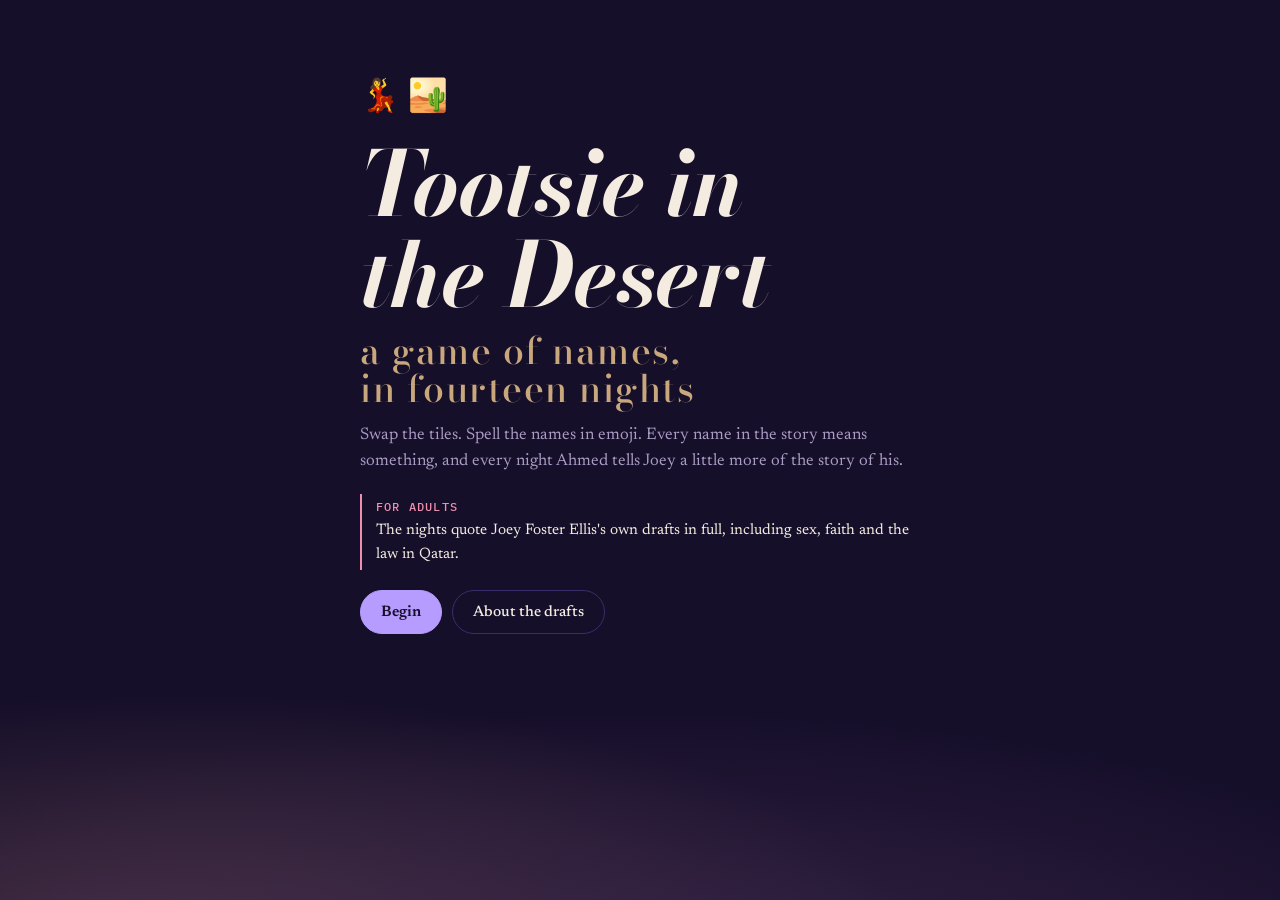
==== tootsie-in-the-desert/index.html @ 97adae33 "Add Tootsie in the Desert, a match-three game of names Fourteen nights built from every draft of the" ====
<!doctype html>
<html lang="en">
<head>
<meta charset="utf-8">
<meta name="viewport" content="width=device-width, initial-scale=1, viewport-fit=cover">
<title>Tootsie in the Desert</title>
<link rel="preconnect" href="https://fonts.googleapis.com">
<link rel="preconnect" href="https://fonts.gstatic.com" crossorigin>
<link rel="stylesheet" href="https://fonts.googleapis.com/css2?family=Bodoni+Moda:ital,opsz,wght@0,6..96,500;0,6..96,700;1,6..96,500;1,6..96,700&family=Newsreader:ital,opsz,wght@0,6..72,400;0,6..72,500;1,6..72,400&family=IBM+Plex+Mono:wght@400;500&display=swap">
<style>
/* Layout: one narrow column, a desert night. The board is the oasis in the middle of it. */
:root {
  --night: #160f2a;      /* sky after the adhan */
  --dusk: #241a44;       /* raised surfaces */
  --dune: #c9a77c;       /* sand, Doha fever */
  --cotton: #f4ece0;     /* "the shade of soft cotton": body text */
  --haze: #ab9cc4;       /* muted text */
  --lavender: #b79cff;   /* Lavender Village, the purple durian: accent */
  --rose: #ee8fae;       /* the pink flamingo */
  --tile: #2c2152;
  --tile-edge: #3b2d6b;
  --font-display: "Bodoni Moda", "Didot", "Bodoni 72", Georgia, serif;
  --font-body: "Newsreader", "Iowan Old Style", Georgia, serif;
  --font-mono: "IBM Plex Mono", ui-monospace, "SF Mono", Menlo, monospace;
  color-scheme: dark;
}
[hidden] { display: none !important; }
html, body { height: 100%; }
body {
  margin: 0;
  background:
    radial-gradient(120% 60% at 50% 115%, #3a2649 0%, transparent 60%),
    radial-gradient(80% 40% at 15% 105%, #4a3243 0%, transparent 70%),
    var(--night);
  background-attachment: fixed;
  color: var(--cotton);
  font: 400 17px/1.55 var(--font-body);
  -webkit-font-smoothing: antialiased;
}
.wrap { max-width: 560px; margin: 0 auto; padding-inline: 16px; padding-block: 20px 48px; display: flex; flex-direction: column; gap: 20px; }
section[id] { display: flex; flex-direction: column; gap: 20px; }

.display { font-family: var(--font-display); font-weight: 700; font-style: italic; letter-spacing: -0.01em; line-height: 1.02; margin: 0; text-wrap: balance; }
h2.display { font-size: clamp(2rem, 8vw, 2.9rem); }
.eyebrow { font-family: var(--font-mono); font-size: 0.72rem; letter-spacing: 0.12em; text-transform: uppercase; color: var(--haze); margin: 0; }
.lede { color: var(--haze); margin: 0; font-size: 1.05rem; }
.center { text-align: center; }
.dim { opacity: 0.28; }
p { margin: 0; }

.btn {
  font: 500 0.95rem var(--font-body); color: var(--cotton);
  background: transparent; border: 1px solid var(--tile-edge); border-radius: 999px;
  padding: 11px 20px; cursor: pointer; min-height: 44px;
}
.btn:hover { border-color: var(--lavender); }
.btn.primary { background: var(--lavender); border-color: var(--lavender); color: var(--night); font-weight: 600; }
.btn.primary:hover { background: #c9b4ff; }
.btn.small { padding: 6px 12px; min-height: 36px; font-size: 0.85rem; }
button:focus-visible, input:focus-visible, #board:focus-visible { outline: 2px solid var(--rose); outline-offset: 3px; }
.actions { display: flex; flex-wrap: wrap; gap: 10px; }

/* Title */
.marquee { padding-top: 6vh; display: flex; flex-direction: column; gap: 14px; }
.marquee .display { font-size: clamp(3.2rem, 15vw, 5.6rem); }
.marquee .display span { display: block; color: var(--dune); font-style: normal; font-weight: 500; font-size: 0.42em; letter-spacing: 0.04em; margin-top: 0.3em; }
.dunes { font-size: 2rem; letter-spacing: 0.25em; }
.warning {
  border-left: 2px solid var(--rose); padding: 4px 0 4px 14px;
  font-size: 0.95rem; color: var(--cotton);
}
.warning b { font-family: var(--font-mono); font-weight: 500; font-size: 0.75rem; letter-spacing: 0.1em; color: var(--rose); display: block; margin-bottom: 2px; }

/* Nights */
.night-list { list-style: none; margin: 0; padding: 0; display: flex; flex-direction: column; gap: 8px; }
.night {
  width: 100%; display: grid; grid-template-columns: 48px 1fr auto; align-items: center; gap: 14px;
  text-align: left; background: var(--dusk); border: 1px solid transparent; border-radius: 14px;
  padding: 10px 14px; color: var(--cotton); cursor: pointer; font: inherit;
}
.night:hover:not(:disabled) { border-color: var(--lavender); }
.night:disabled { cursor: default; opacity: 0.45; }
.night-icon { font-size: 1.9rem; text-align: center; }
.night-text { display: flex; flex-direction: column; min-width: 0; }
.night-title { font-family: var(--font-display); font-style: italic; font-weight: 500; font-size: 1.25rem; line-height: 1.15; }
.night-stars, .stars { color: var(--dune); letter-spacing: 0.08em; font-size: 0.9rem; }

/* Story */
.passage { margin: 0; display: flex; flex-direction: column; gap: 0.9em; font-size: 1.08rem; line-height: 1.62; }
.passage.quiet { color: var(--haze); font-size: 1rem; }
.story-text { max-height: none; }
.stamp { font-family: var(--font-mono); font-size: 0.72rem; color: var(--haze); display: flex; gap: 8px; align-items: baseline; flex-wrap: wrap; }
.stamp span { color: var(--night); background: var(--dune); padding: 1px 6px; border-radius: 3px; letter-spacing: 0.08em; }
.hint { font-style: italic; color: var(--lavender); }

/* Play */
.hud { display: grid; grid-template-columns: auto 1fr auto; gap: 12px; align-items: center; }
.hud-title { min-width: 0; }
.hud-title h2 { font-family: var(--font-display); font-style: italic; font-weight: 500; font-size: 1.3rem; line-height: 1.1; margin: 0; overflow: hidden; text-overflow: ellipsis; white-space: nowrap; }
.moves { text-align: center; font-family: var(--font-mono); line-height: 1; }
.moves b { display: block; font-size: 1.7rem; font-weight: 500; color: var(--dune); font-variant-numeric: tabular-nums; }
.moves small { font-size: 0.65rem; letter-spacing: 0.1em; color: var(--haze); text-transform: uppercase; }
.goals { list-style: none; margin: 0; padding: 0; display: flex; flex-wrap: wrap; gap: 8px; justify-content: center; }
.goal { display: flex; align-items: center; gap: 6px; background: var(--dusk); border-radius: 999px; padding: 4px 12px 4px 8px; font-family: var(--font-mono); font-variant-numeric: tabular-nums; }
.goal .em { font-size: 1.35rem; }
.goal.met { background: transparent; box-shadow: inset 0 0 0 1px var(--dune); color: var(--dune); }

#board {
  --cell: 40px;
  position: relative; width: 100%; max-width: 480px; aspect-ratio: 1 / 1; margin: 0 auto;
  background: var(--tile); border-radius: 18px; box-shadow: 0 0 0 1px var(--tile-edge), 0 30px 80px -30px #000;
  touch-action: none; user-select: none; -webkit-user-select: none; overflow: hidden;
  background-image:
    linear-gradient(var(--tile-edge) 1px, transparent 1px),
    linear-gradient(90deg, var(--tile-edge) 1px, transparent 1px);
  background-size: calc(100% / 8) calc(100% / 8);
}
#board.knock { animation: knock 0.45s; }
@keyframes knock { 20%, 60% { transform: translateX(-5px); } 40%, 80% { transform: translateX(5px); } }
#overlays, #tiles { position: absolute; inset: 0; }
.ov, .tile, #cursor { position: absolute; left: 0; top: 0; width: var(--cell); height: var(--cell); }
.ov { display: grid; place-items: center; font-size: calc(var(--cell) * 0.82); opacity: 0.32; }
.ov-ghost { background: radial-gradient(circle, #8fd4ff55, transparent 70%); filter: saturate(0.6); }
.ov-door { background: #6b3b2a66; opacity: 0.55; }
.tile { display: grid; place-items: center; transition: transform 0.2s cubic-bezier(.3,1.2,.5,1); will-change: transform; }
.tile .em { font-size: calc(var(--cell) * 0.66); line-height: 1; transition: transform 0.2s, opacity 0.2s, filter 0.3s; }
.em.purple { filter: hue-rotate(190deg) saturate(1.5); }
.tile.sel .em { transform: scale(1.18); filter: drop-shadow(0 0 6px var(--rose)); }
.tile.sel::before { content: ""; position: absolute; inset: 3px; border-radius: 10px; box-shadow: inset 0 0 0 2px var(--rose); }
.tile.pop .em { transform: scale(1.6); opacity: 0; }
.tile.nope .em { animation: nope 0.24s; }
@keyframes nope { 50% { transform: rotate(-12deg) scale(0.9); } }
.tile.born .em { animation: born 0.4s; }
@keyframes born { 0% { transform: scale(0.4); } 70% { transform: scale(1.3); } }
.tile.whisper .em { animation: whisper 0.6s; }
@keyframes whisper { 0% { filter: blur(4px); opacity: 0.2; } 100% { filter: none; opacity: 1; } }
.tile.hid .em { opacity: 0.55; font-size: calc(var(--cell) * 0.5); }
.tile.special .em { filter: drop-shadow(0 0 5px var(--rose)); }
.tile.rb .em { animation: shimmer 2.4s linear infinite; }
@keyframes shimmer { to { filter: hue-rotate(360deg) drop-shadow(0 0 6px #fff8); } }
.badge { position: absolute; font-size: calc(var(--cell) * 0.26); right: 3px; bottom: 2px; }
.badge-v { transform: rotate(90deg); }
#cursor { box-shadow: inset 0 0 0 2px var(--lavender); border-radius: 10px; pointer-events: none; transition: transform 0.12s; }
.play-foot { display: flex; justify-content: space-between; align-items: center; gap: 12px; flex-wrap: wrap; }
.score { font-family: var(--font-mono); font-size: 0.8rem; color: var(--haze); font-variant-numeric: tabular-nums; }
.toast {
  position: fixed; left: 50%; bottom: calc(18px + env(safe-area-inset-bottom, 0px)); transform: translate(-50%, 20px);
  max-width: min(92vw, 440px); background: var(--cotton); color: var(--night); padding: 10px 16px; border-radius: 12px;
  font-size: 0.95rem; opacity: 0; pointer-events: none; transition: opacity 0.25s, transform 0.25s; z-index: 5;
}
.toast.on { opacity: 1; transform: translate(-50%, 0); }

/* Result */
.rebus { font-size: clamp(3rem, 16vw, 4.6rem); line-height: 1; display: flex; gap: 0.12em; flex-wrap: wrap; margin: 0; }
.versions { display: flex; flex-direction: column; gap: 16px; border-top: 1px solid var(--tile-edge); padding-top: 18px; }
.versions h3 { margin: 0; font-family: var(--font-mono); font-weight: 500; font-size: 0.75rem; letter-spacing: 0.12em; text-transform: uppercase; color: var(--rose); }
.vlabel { font-family: var(--font-display); font-style: italic; font-size: 1.1rem; margin-bottom: 6px; }
.vgroup ul { list-style: none; margin: 0; padding: 0; display: flex; flex-direction: column; gap: 8px; }
.vgroup li { display: flex; flex-direction: column; gap: 2px; padding-left: 12px; border-left: 1px solid var(--tile-edge); }
.vtext { font-size: 0.98rem; }
.vsrc { font-family: var(--font-mono); font-size: 0.7rem; color: var(--haze); }

/* Finale */
.field { display: flex; flex-direction: column; gap: 6px; }
.field label { font-family: var(--font-mono); font-size: 0.72rem; letter-spacing: 0.1em; text-transform: uppercase; color: var(--haze); }
.field input {
  font: 500 1.4rem var(--font-display); font-style: italic; color: var(--cotton); background: var(--dusk);
  border: 1px solid var(--tile-edge); border-radius: 12px; padding: 10px 14px; width: 100%; box-sizing: border-box;
}
.picked { font-size: 2.2rem; min-height: 2.6rem; display: flex; gap: 6px; align-items: center; }
.picked .dim { font-size: 0.95rem; opacity: 0.6; font-style: italic; }
.emoji-pick { display: grid; grid-template-columns: repeat(auto-fill, minmax(44px, 1fr)); gap: 6px; }
.pick { aspect-ratio: 1; background: var(--dusk); border: 1px solid transparent; border-radius: 10px; font-size: 1.5rem; cursor: pointer; padding: 0; }
.pick.on { border-color: var(--rose); background: #3b2753; }

/* About */
.about-list { margin: 0; padding-left: 18px; display: flex; flex-direction: column; gap: 6px; }
.stamps { display: grid; grid-template-columns: auto 1fr; gap: 8px 12px; align-items: baseline; }
.stamps dt { font-family: var(--font-mono); font-size: 0.72rem; background: var(--dune); color: var(--night); padding: 1px 6px; border-radius: 3px; letter-spacing: 0.08em; }
.stamps dd { margin: 0; }

@media (prefers-reduced-motion: reduce) {
  .tile, .tile .em, #cursor, .toast { transition-duration: 0.01s; }
  .tile.rb .em { animation: none; }
  #board.knock { animation: none; }
}
</style>
</head>
<body>
<main class="wrap">

  <section id="title">
    <div class="marquee">
      <p class="dunes" aria-hidden="true">💃🏜️</p>
      <h1 class="display">Tootsie in the Desert <span>a game of names, in fourteen nights</span></h1>
      <p class="lede">Swap the tiles. Spell the names in emoji. Every name in the story means something, and every night Ahmed tells Joey a little more of the story of his.</p>
    </div>
    <p class="warning"><b>FOR ADULTS</b>The nights quote Joey Foster Ellis's own drafts in full, including sex, faith and the law in Qatar.</p>
    <div class="actions">
      <button class="btn primary" data-go="nights">Begin</button>
      <button class="btn" data-go="about">About the drafts</button>
    </div>
  </section>

  <section id="nights" hidden>
    <div class="hud">
      <button class="btn small" data-go="title" aria-label="Back to title">←</button>
      <div class="hud-title"><p class="eyebrow">Fourteen nights</p><h2>Like Scheherazade</h2></div>
      <span></span>
    </div>
    <ol class="night-list" id="nightList"></ol>
  </section>

  <section id="story" hidden>
    <div class="hud">
      <button class="btn small" data-go="nights" aria-label="Back to all nights">←</button>
      <div class="hud-title"><p class="eyebrow" id="storyEyebrow"></p></div>
      <span></span>
    </div>
    <h2 class="display" id="storyTitle"></h2>
    <blockquote class="passage story-text">
      <div id="storyText" class="passage"></div>
      <footer class="stamp"><span>SOURCED</span><span id="storySrc" style="background:none;color:inherit;padding:0;letter-spacing:0"></span></footer>
    </blockquote>
    <p class="hint" id="storyHint"></p>
    <div class="actions"><button class="btn primary" id="playBtn">Play the night</button></div>
  </section>

  <section id="play" hidden>
    <div class="hud">
      <button class="btn small" data-go="nights" aria-label="Back to all nights">←</button>
      <div class="hud-title"><p class="eyebrow" id="playEyebrow"></p><h2 id="playTitle"></h2></div>
      <div class="moves"><b id="moves">0</b><small>moves</small></div>
    </div>
    <ul class="goals" id="goals" aria-label="Goals"></ul>
    <div id="board" tabindex="0" role="application" aria-label="Game board. Arrow keys move, Enter selects, then an arrow swaps.">
      <div id="overlays"></div>
      <div id="tiles"></div>
      <div id="cursor" hidden></div>
    </div>
    <p class="hint center" id="playHint"></p>
    <div class="play-foot">
      <span class="score">score <span id="score">0</span></span>
      <button class="btn small" id="restartBtn">Restart night</button>
    </div>
  </section>

  <section id="result" hidden>
    <div id="resultCard" style="display:flex;flex-direction:column;gap:20px"></div>
  </section>

  <section id="finale" hidden>
    <p class="eyebrow">After the last night</p>
    <h2 class="display">We don't choose the names we're born into.</h2>
    <p class="lede">"Yes, Habibi, but that doesn't mean we don't decide how they shape us."</p>
    <form id="nameForm" style="display:flex;flex-direction:column;gap:16px">
      <div class="field">
        <label for="yourName">Your name</label>
        <input id="yourName" name="yourName" autocomplete="given-name" maxlength="40" placeholder="Habibi">
      </div>
      <div class="field">
        <label>Your name in emoji</label>
        <div class="picked" id="picked"></div>
        <div class="emoji-pick" id="emojiPick"></div>
      </div>
      <div class="actions"><button class="btn primary" type="submit">Write the definition</button></div>
    </form>
    <div id="ending" hidden style="display:flex;flex-direction:column;gap:20px"></div>
  </section>

  <section id="about" hidden>
    <div class="hud">
      <button class="btn small" data-go="title" aria-label="Back to title">←</button>
      <div class="hud-title"><p class="eyebrow">About</p><h2>The drafts</h2></div>
      <span></span>
    </div>
    <p>Every passage in this game is quoted from <i>Tootsie in the Desert</i> by Joey Foster Ellis. All versions are treated as one story. Where drafts disagree (Syrian or Lebanese, pomegranate or pineapple, "pure translation" or "recitation"), the game keeps every version and shows them side by side.</p>
    <p>Drafts read for this game:</p>
    <ul class="about-list">
      <li>Tootsie V1 (October 2021): prologue, Chapter 1 "Absolute Faith", synopsis</li>
      <li>The May 2023 manuscript</li>
      <li>Fifteen named drafts: khakis, hydrant, coat, polaris, habibi, desalination, lavender, musalla, argan, flamingo, mirror, gomorrah, cigarette, loofah, rayon</li>
      <li>An Apple Note of 27 March 2013: "Chinese whispers in French is Arabic whispers"</li>
    </ul>
    <dl class="stamps">
      <dt>SOURCED</dt><dd>Every passage, name meaning and version, with the draft it came from.</dd>
      <dt>GENERATED</dt><dd>The game itself: the tiles, the emoji chosen to spell each name, the order of the nights, the ghosts, doors, whispers and unknown tiles.</dd>
    </dl>
  </section>

</main>
<div class="toast" id="toast" role="status" aria-live="polite"></div>
<script src="levels.js"></script>
<script src="game.js"></script>
</body>
</html>
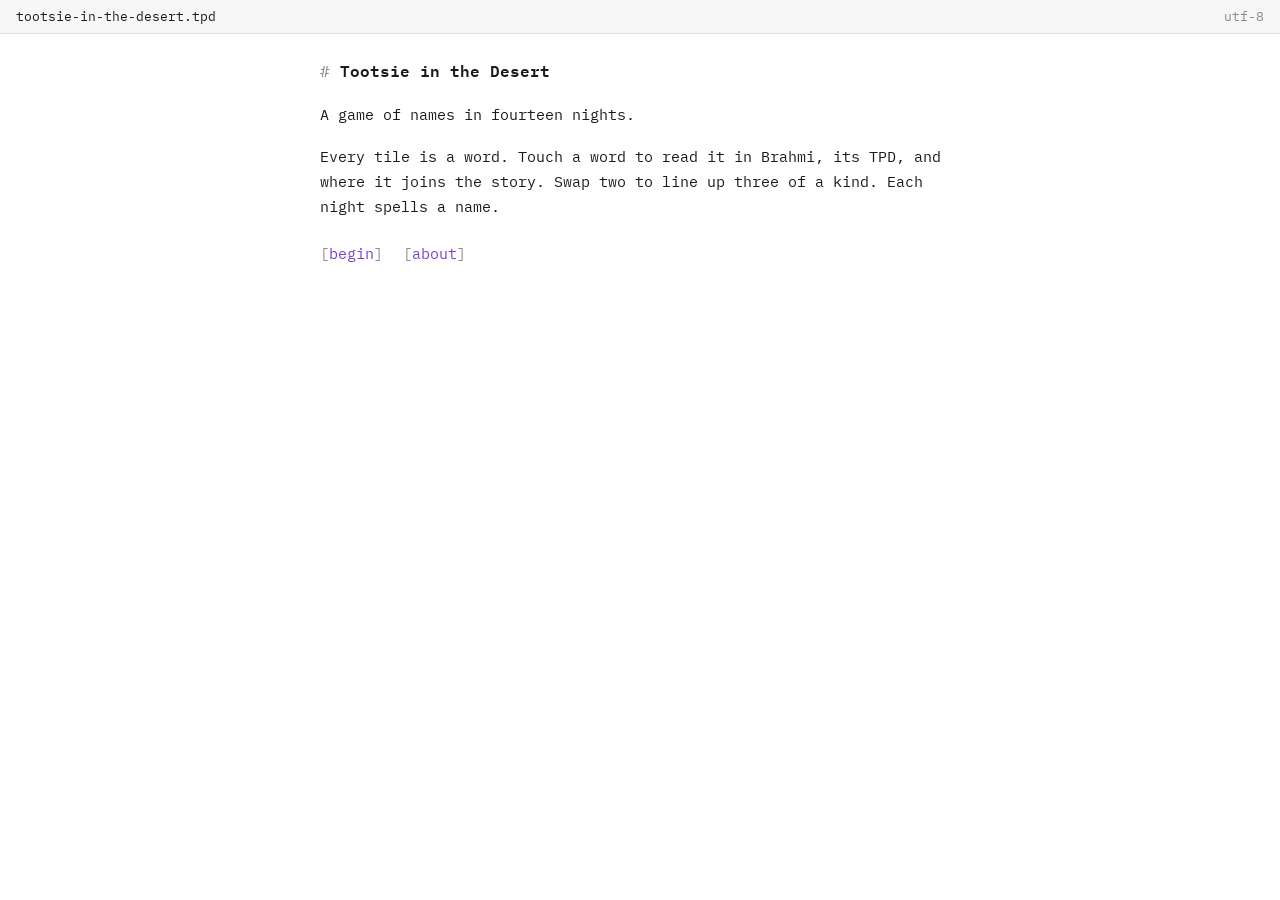
==== commit 981f8228: "Words as tiles, TPDs, Brahmi, the 070′ observer, and a text-editor look Every tile is now a word fro" ====
--- a/tootsie-in-the-desert/index.html
+++ b/tootsie-in-the-desert/index.html
@@ -6,231 +6,196 @@
 <title>Tootsie in the Desert</title>
 <link rel="preconnect" href="https://fonts.googleapis.com">
 <link rel="preconnect" href="https://fonts.gstatic.com" crossorigin>
-<link rel="stylesheet" href="https://fonts.googleapis.com/css2?family=Bodoni+Moda:ital,opsz,wght@0,6..96,500;0,6..96,700;1,6..96,500;1,6..96,700&family=Newsreader:ital,opsz,wght@0,6..72,400;0,6..72,500;1,6..72,400&family=IBM+Plex+Mono:wght@400;500&display=swap">
+<link rel="stylesheet" href="https://fonts.googleapis.com/css2?family=IBM+Plex+Mono:ital,wght@0,400;0,600;1,400&family=Noto+Sans+Brahmi&display=swap">
 <style>
-/* Layout: one narrow column, a desert night. The board is the oasis in the middle of it. */
+/* Layout: a plain text editor. One file, one column, one typeface. */
 :root {
-  --night: #160f2a;      /* sky after the adhan */
-  --dusk: #241a44;       /* raised surfaces */
-  --dune: #c9a77c;       /* sand, Doha fever */
-  --cotton: #f4ece0;     /* "the shade of soft cotton": body text */
-  --haze: #ab9cc4;       /* muted text */
-  --lavender: #b79cff;   /* Lavender Village, the purple durian: accent */
-  --rose: #ee8fae;       /* the pink flamingo */
-  --tile: #2c2152;
-  --tile-edge: #3b2d6b;
-  --font-display: "Bodoni Moda", "Didot", "Bodoni 72", Georgia, serif;
-  --font-body: "Newsreader", "Iowan Old Style", Georgia, serif;
-  --font-mono: "IBM Plex Mono", ui-monospace, "SF Mono", Menlo, monospace;
-  color-scheme: dark;
-}
+  --paper: #ffffff;
+  --ink: #1b1b1b;
+  --faint: #8a8a8a;
+  --rule: #e2e2e2;
+  --gutter: #f6f6f6;
+  --mark: #7a3fd1;      /* the purple durian: selection, the cursor, the one accent */
+  --font: "IBM Plex Mono", ui-monospace, "SF Mono", Menlo, Consolas, monospace;
+}
+@media (prefers-color-scheme: dark) {
+  :root:not([data-theme="light"]) { --paper: #161616; --ink: #e6e6e6; --faint: #7d7d7d; --rule: #2c2c2c; --gutter: #1d1d1d; --mark: #b48cff; color-scheme: dark; }
+}
+:root[data-theme="dark"] { --paper: #161616; --ink: #e6e6e6; --faint: #7d7d7d; --rule: #2c2c2c; --gutter: #1d1d1d; --mark: #b48cff; color-scheme: dark; }
+
 [hidden] { display: none !important; }
 html, body { height: 100%; }
-body {
-  margin: 0;
-  background:
-    radial-gradient(120% 60% at 50% 115%, #3a2649 0%, transparent 60%),
-    radial-gradient(80% 40% at 15% 105%, #4a3243 0%, transparent 70%),
-    var(--night);
-  background-attachment: fixed;
-  color: var(--cotton);
-  font: 400 17px/1.55 var(--font-body);
-  -webkit-font-smoothing: antialiased;
-}
-.wrap { max-width: 560px; margin: 0 auto; padding-inline: 16px; padding-block: 20px 48px; display: flex; flex-direction: column; gap: 20px; }
-section[id] { display: flex; flex-direction: column; gap: 20px; }
-
-.display { font-family: var(--font-display); font-weight: 700; font-style: italic; letter-spacing: -0.01em; line-height: 1.02; margin: 0; text-wrap: balance; }
-h2.display { font-size: clamp(2rem, 8vw, 2.9rem); }
-.eyebrow { font-family: var(--font-mono); font-size: 0.72rem; letter-spacing: 0.12em; text-transform: uppercase; color: var(--haze); margin: 0; }
-.lede { color: var(--haze); margin: 0; font-size: 1.05rem; }
-.center { text-align: center; }
-.dim { opacity: 0.28; }
-p { margin: 0; }
-
-.btn {
-  font: 500 0.95rem var(--font-body); color: var(--cotton);
-  background: transparent; border: 1px solid var(--tile-edge); border-radius: 999px;
-  padding: 11px 20px; cursor: pointer; min-height: 44px;
-}
-.btn:hover { border-color: var(--lavender); }
-.btn.primary { background: var(--lavender); border-color: var(--lavender); color: var(--night); font-weight: 600; }
-.btn.primary:hover { background: #c9b4ff; }
-.btn.small { padding: 6px 12px; min-height: 36px; font-size: 0.85rem; }
-button:focus-visible, input:focus-visible, #board:focus-visible { outline: 2px solid var(--rose); outline-offset: 3px; }
-.actions { display: flex; flex-wrap: wrap; gap: 10px; }
-
-/* Title */
-.marquee { padding-top: 6vh; display: flex; flex-direction: column; gap: 14px; }
-.marquee .display { font-size: clamp(3.2rem, 15vw, 5.6rem); }
-.marquee .display span { display: block; color: var(--dune); font-style: normal; font-weight: 500; font-size: 0.42em; letter-spacing: 0.04em; margin-top: 0.3em; }
-.dunes { font-size: 2rem; letter-spacing: 0.25em; }
-.warning {
-  border-left: 2px solid var(--rose); padding: 4px 0 4px 14px;
-  font-size: 0.95rem; color: var(--cotton);
-}
-.warning b { font-family: var(--font-mono); font-weight: 500; font-size: 0.75rem; letter-spacing: 0.1em; color: var(--rose); display: block; margin-bottom: 2px; }
-
-/* Nights */
-.night-list { list-style: none; margin: 0; padding: 0; display: flex; flex-direction: column; gap: 8px; }
+body { margin: 0; background: var(--paper); color: var(--ink); font: 400 15px/1.65 var(--font); }
+.bar {
+  position: sticky; top: env(safe-area-inset-top, 0px); z-index: 2; background: var(--gutter);
+  border-bottom: 1px solid var(--rule); padding-inline: 16px; padding-block: 6px;
+  font-size: 0.8rem; color: var(--faint); display: flex; justify-content: space-between; gap: 12px;
+}
+.bar b { color: var(--ink); font-weight: 400; }
+.wrap { max-width: 640px; margin: 0 auto; padding-inline: 16px; padding-block: 24px 64px; }
+section[id] { display: flex; flex-direction: column; gap: 1.2em; }
+h1, h2, h3, p, blockquote, ul, ol { margin: 0; }
+h1, h2 { font-size: 1rem; font-weight: 600; }
+h1::before, h2::before { content: "# "; color: var(--faint); font-weight: 400; }
+.meta { color: var(--faint); }
+.dim { opacity: 0.3; }
+
+/* commands look like text you can click */
+.cmd {
+  font: inherit; color: var(--mark); background: none; border: 0; padding: 4px 0; cursor: pointer;
+  min-height: 32px; text-align: left;
+}
+.cmd::before { content: "["; color: var(--faint); }
+.cmd::after { content: "]"; color: var(--faint); }
+.cmd:hover { text-decoration: underline; }
+.cmds { display: flex; flex-wrap: wrap; gap: 4px 20px; }
+button:focus-visible, input:focus-visible, #board:focus-visible { outline: 1px dashed var(--mark); outline-offset: 3px; }
+
+/* nights: a file listing */
+.night-list { list-style: none; padding: 0; display: flex; flex-direction: column; }
 .night {
-  width: 100%; display: grid; grid-template-columns: 48px 1fr auto; align-items: center; gap: 14px;
-  text-align: left; background: var(--dusk); border: 1px solid transparent; border-radius: 14px;
-  padding: 10px 14px; color: var(--cotton); cursor: pointer; font: inherit;
-}
-.night:hover:not(:disabled) { border-color: var(--lavender); }
-.night:disabled { cursor: default; opacity: 0.45; }
-.night-icon { font-size: 1.9rem; text-align: center; }
-.night-text { display: flex; flex-direction: column; min-width: 0; }
-.night-title { font-family: var(--font-display); font-style: italic; font-weight: 500; font-size: 1.25rem; line-height: 1.15; }
-.night-stars, .stars { color: var(--dune); letter-spacing: 0.08em; font-size: 0.9rem; }
-
-/* Story */
-.passage { margin: 0; display: flex; flex-direction: column; gap: 0.9em; font-size: 1.08rem; line-height: 1.62; }
-.passage.quiet { color: var(--haze); font-size: 1rem; }
-.story-text { max-height: none; }
-.stamp { font-family: var(--font-mono); font-size: 0.72rem; color: var(--haze); display: flex; gap: 8px; align-items: baseline; flex-wrap: wrap; }
-.stamp span { color: var(--night); background: var(--dune); padding: 1px 6px; border-radius: 3px; letter-spacing: 0.08em; }
-.hint { font-style: italic; color: var(--lavender); }
-
-/* Play */
-.hud { display: grid; grid-template-columns: auto 1fr auto; gap: 12px; align-items: center; }
-.hud-title { min-width: 0; }
-.hud-title h2 { font-family: var(--font-display); font-style: italic; font-weight: 500; font-size: 1.3rem; line-height: 1.1; margin: 0; overflow: hidden; text-overflow: ellipsis; white-space: nowrap; }
-.moves { text-align: center; font-family: var(--font-mono); line-height: 1; }
-.moves b { display: block; font-size: 1.7rem; font-weight: 500; color: var(--dune); font-variant-numeric: tabular-nums; }
-.moves small { font-size: 0.65rem; letter-spacing: 0.1em; color: var(--haze); text-transform: uppercase; }
-.goals { list-style: none; margin: 0; padding: 0; display: flex; flex-wrap: wrap; gap: 8px; justify-content: center; }
-.goal { display: flex; align-items: center; gap: 6px; background: var(--dusk); border-radius: 999px; padding: 4px 12px 4px 8px; font-family: var(--font-mono); font-variant-numeric: tabular-nums; }
-.goal .em { font-size: 1.35rem; }
-.goal.met { background: transparent; box-shadow: inset 0 0 0 1px var(--dune); color: var(--dune); }
-
+  width: 100%; display: grid; grid-template-columns: 1.6em 1fr auto; gap: 10px; align-items: baseline;
+  font: inherit; color: var(--ink); background: none; border: 0; border-bottom: 1px solid var(--rule);
+  padding: 8px 0; text-align: left; cursor: pointer;
+}
+.night:hover:not(:disabled) .night-title { color: var(--mark); text-decoration: underline; }
+.night:disabled { color: var(--faint); cursor: default; }
+.night-text { min-width: 0; display: flex; flex-direction: column; }
+.night-text .eyebrow { color: var(--faint); font-size: 0.8rem; }
+.night-stars, .stars { color: var(--faint); letter-spacing: 0.1em; }
+
+/* passages */
+.passage { display: flex; flex-direction: column; gap: 1em; }
+.passage.quiet { color: var(--faint); }
+.stamp { font-size: 0.8rem; color: var(--faint); }
+.hint { color: var(--faint); }
+.hint::before { content: "// "; }
+.eyebrow { color: var(--faint); }
+.display { font-size: 1rem; font-weight: 600; }
+.lede { color: var(--faint); }
+
+/* play */
+.hud { display: flex; justify-content: space-between; align-items: baseline; gap: 12px; flex-wrap: wrap; }
+.goals { list-style: none; padding: 0; display: flex; flex-wrap: wrap; gap: 4px 16px; }
+.goal { font-variant-numeric: tabular-nums; }
+.goal .em { font-size: 1.15rem; margin-right: 4px; }
+.goal.met { color: var(--faint); text-decoration: line-through; }
+#moves { font-variant-numeric: tabular-nums; }
 #board {
   --cell: 40px;
-  position: relative; width: 100%; max-width: 480px; aspect-ratio: 1 / 1; margin: 0 auto;
-  background: var(--tile); border-radius: 18px; box-shadow: 0 0 0 1px var(--tile-edge), 0 30px 80px -30px #000;
-  touch-action: none; user-select: none; -webkit-user-select: none; overflow: hidden;
-  background-image:
-    linear-gradient(var(--tile-edge) 1px, transparent 1px),
-    linear-gradient(90deg, var(--tile-edge) 1px, transparent 1px);
+  position: relative; width: 100%; max-width: 440px; aspect-ratio: 1 / 1; margin: 0 auto;
+  border: 1px solid var(--rule); touch-action: none; user-select: none; -webkit-user-select: none; overflow: hidden;
+  background-image: linear-gradient(var(--rule) 1px, transparent 1px), linear-gradient(90deg, var(--rule) 1px, transparent 1px);
   background-size: calc(100% / 8) calc(100% / 8);
 }
 #board.knock { animation: knock 0.45s; }
-@keyframes knock { 20%, 60% { transform: translateX(-5px); } 40%, 80% { transform: translateX(5px); } }
+@keyframes knock { 20%, 60% { transform: translateX(-4px); } 40%, 80% { transform: translateX(4px); } }
 #overlays, #tiles { position: absolute; inset: 0; }
 .ov, .tile, #cursor { position: absolute; left: 0; top: 0; width: var(--cell); height: var(--cell); }
-.ov { display: grid; place-items: center; font-size: calc(var(--cell) * 0.82); opacity: 0.32; }
-.ov-ghost { background: radial-gradient(circle, #8fd4ff55, transparent 70%); filter: saturate(0.6); }
-.ov-door { background: #6b3b2a66; opacity: 0.55; }
-.tile { display: grid; place-items: center; transition: transform 0.2s cubic-bezier(.3,1.2,.5,1); will-change: transform; }
-.tile .em { font-size: calc(var(--cell) * 0.66); line-height: 1; transition: transform 0.2s, opacity 0.2s, filter 0.3s; }
+.ov { display: grid; place-items: center; font-size: calc(var(--cell) * 0.8); opacity: 0.18; }
+.tile { display: grid; place-items: center; transition: transform 0.2s ease-out; will-change: transform; }
+.tile .em { font-size: calc(var(--cell) * 0.62); line-height: 1; transition: transform 0.2s, opacity 0.2s; }
 .em.purple { filter: hue-rotate(190deg) saturate(1.5); }
-.tile.sel .em { transform: scale(1.18); filter: drop-shadow(0 0 6px var(--rose)); }
-.tile.sel::before { content: ""; position: absolute; inset: 3px; border-radius: 10px; box-shadow: inset 0 0 0 2px var(--rose); }
-.tile.pop .em { transform: scale(1.6); opacity: 0; }
+.tile.sel::before { content: ""; position: absolute; inset: 1px; background: color-mix(in srgb, var(--mark) 18%, transparent); }
+.tile.pop .em { transform: scale(1.4); opacity: 0; }
 .tile.nope .em { animation: nope 0.24s; }
-@keyframes nope { 50% { transform: rotate(-12deg) scale(0.9); } }
+@keyframes nope { 50% { transform: translateX(3px); } }
 .tile.born .em { animation: born 0.4s; }
-@keyframes born { 0% { transform: scale(0.4); } 70% { transform: scale(1.3); } }
+@keyframes born { 0% { transform: scale(0.5); } }
 .tile.whisper .em { animation: whisper 0.6s; }
-@keyframes whisper { 0% { filter: blur(4px); opacity: 0.2; } 100% { filter: none; opacity: 1; } }
-.tile.hid .em { opacity: 0.55; font-size: calc(var(--cell) * 0.5); }
-.tile.special .em { filter: drop-shadow(0 0 5px var(--rose)); }
-.tile.rb .em { animation: shimmer 2.4s linear infinite; }
-@keyframes shimmer { to { filter: hue-rotate(360deg) drop-shadow(0 0 6px #fff8); } }
-.badge { position: absolute; font-size: calc(var(--cell) * 0.26); right: 3px; bottom: 2px; }
+@keyframes whisper { 0% { opacity: 0.1; } }
+.tile.hid .em { font-family: var(--font); color: var(--faint); font-size: calc(var(--cell) * 0.4); }
+.tile.special::after { content: ""; position: absolute; inset: 2px; border: 1px solid var(--mark); }
+.badge { position: absolute; font-size: calc(var(--cell) * 0.24); right: 3px; bottom: 1px; }
 .badge-v { transform: rotate(90deg); }
-#cursor { box-shadow: inset 0 0 0 2px var(--lavender); border-radius: 10px; pointer-events: none; transition: transform 0.12s; }
-.play-foot { display: flex; justify-content: space-between; align-items: center; gap: 12px; flex-wrap: wrap; }
-.score { font-family: var(--font-mono); font-size: 0.8rem; color: var(--haze); font-variant-numeric: tabular-nums; }
+#cursor { border: 1px dashed var(--mark); pointer-events: none; }
 .toast {
-  position: fixed; left: 50%; bottom: calc(18px + env(safe-area-inset-bottom, 0px)); transform: translate(-50%, 20px);
-  max-width: min(92vw, 440px); background: var(--cotton); color: var(--night); padding: 10px 16px; border-radius: 12px;
-  font-size: 0.95rem; opacity: 0; pointer-events: none; transition: opacity 0.25s, transform 0.25s; z-index: 5;
-}
-.toast.on { opacity: 1; transform: translate(-50%, 0); }
-
-/* Result */
-.rebus { font-size: clamp(3rem, 16vw, 4.6rem); line-height: 1; display: flex; gap: 0.12em; flex-wrap: wrap; margin: 0; }
-.versions { display: flex; flex-direction: column; gap: 16px; border-top: 1px solid var(--tile-edge); padding-top: 18px; }
-.versions h3 { margin: 0; font-family: var(--font-mono); font-weight: 500; font-size: 0.75rem; letter-spacing: 0.12em; text-transform: uppercase; color: var(--rose); }
-.vlabel { font-family: var(--font-display); font-style: italic; font-size: 1.1rem; margin-bottom: 6px; }
-.vgroup ul { list-style: none; margin: 0; padding: 0; display: flex; flex-direction: column; gap: 8px; }
-.vgroup li { display: flex; flex-direction: column; gap: 2px; padding-left: 12px; border-left: 1px solid var(--tile-edge); }
-.vtext { font-size: 0.98rem; }
-.vsrc { font-family: var(--font-mono); font-size: 0.7rem; color: var(--haze); }
-
-/* Finale */
-.field { display: flex; flex-direction: column; gap: 6px; }
-.field label { font-family: var(--font-mono); font-size: 0.72rem; letter-spacing: 0.1em; text-transform: uppercase; color: var(--haze); }
-.field input {
-  font: 500 1.4rem var(--font-display); font-style: italic; color: var(--cotton); background: var(--dusk);
-  border: 1px solid var(--tile-edge); border-radius: 12px; padding: 10px 14px; width: 100%; box-sizing: border-box;
-}
-.picked { font-size: 2.2rem; min-height: 2.6rem; display: flex; gap: 6px; align-items: center; }
-.picked .dim { font-size: 0.95rem; opacity: 0.6; font-style: italic; }
-.emoji-pick { display: grid; grid-template-columns: repeat(auto-fill, minmax(44px, 1fr)); gap: 6px; }
-.pick { aspect-ratio: 1; background: var(--dusk); border: 1px solid transparent; border-radius: 10px; font-size: 1.5rem; cursor: pointer; padding: 0; }
-.pick.on { border-color: var(--rose); background: #3b2753; }
-
-/* About */
-.about-list { margin: 0; padding-left: 18px; display: flex; flex-direction: column; gap: 6px; }
-.stamps { display: grid; grid-template-columns: auto 1fr; gap: 8px 12px; align-items: baseline; }
-.stamps dt { font-family: var(--font-mono); font-size: 0.72rem; background: var(--dune); color: var(--night); padding: 1px 6px; border-radius: 3px; letter-spacing: 0.08em; }
+  position: fixed; left: 16px; right: 16px; bottom: calc(12px + env(safe-area-inset-bottom, 0px));
+  max-width: 608px; margin: 0 auto; background: var(--gutter); border: 1px solid var(--rule); color: var(--ink);
+  padding: 8px 12px; font-size: 0.85rem; opacity: 0; pointer-events: none; transition: opacity 0.2s; z-index: 5;
+}
+.toast::before { content: "> "; color: var(--faint); }
+.toast.on { opacity: 1; }
+
+/* the word panel */
+.word-panel { border-top: 1px solid var(--rule); border-bottom: 1px solid var(--rule); padding-block: 0.8em; display: flex; flex-direction: column; gap: 0.5em; min-height: 6.5em; }
+.w-head { display: flex; align-items: baseline; gap: 0.6em; flex-wrap: wrap; }
+.w-head .em { font-size: 1.4rem; }
+.brahmi { font-family: "Noto Sans Brahmi", var(--font); font-size: 1.35rem; color: var(--mark); }
+.w-tpd { font-size: 0.85rem; }
+.w-lines { list-style: none; padding: 0; display: flex; flex-direction: column; gap: 0.5em; }
+.w-lines li::before { content: "- "; color: var(--faint); }
+.w-lines .meta { font-size: 0.8rem; }
+mark { background: color-mix(in srgb, var(--mark) 22%, transparent); color: inherit; }
+
+/* result */
+.rebus { font-size: 2.6rem; line-height: 1.1; display: flex; gap: 0.15em; flex-wrap: wrap; }
+.versions { display: flex; flex-direction: column; gap: 1.2em; border-top: 1px solid var(--rule); padding-top: 1.2em; }
+.versions h3 { font-size: 1rem; font-weight: 600; }
+.versions h3::before { content: "## "; color: var(--faint); font-weight: 400; }
+.vlabel { font-weight: 600; }
+.vgroup ul { list-style: none; padding: 0; display: flex; flex-direction: column; gap: 0.5em; margin-top: 0.3em; }
+.vgroup li { display: flex; flex-direction: column; }
+.vgroup li .vtext::before { content: "- "; color: var(--faint); }
+.vsrc { color: var(--faint); font-size: 0.8rem; padding-left: 2ch; }
+.actions { display: flex; flex-wrap: wrap; gap: 4px 20px; }
+
+/* finale */
+.field { display: flex; flex-direction: column; gap: 4px; }
+.field label { color: var(--faint); }
+.field input { font: inherit; color: var(--ink); background: var(--gutter); border: 1px solid var(--rule); padding: 8px 10px; width: 100%; box-sizing: border-box; }
+.picked { font-size: 1.8rem; min-height: 2.2rem; }
+.picked .dim { font-size: 0.9rem; opacity: 1; color: var(--faint); }
+.emoji-pick { display: grid; grid-template-columns: repeat(auto-fill, minmax(40px, 1fr)); border-top: 1px solid var(--rule); border-left: 1px solid var(--rule); }
+.pick { aspect-ratio: 1; background: none; border: 0; border-right: 1px solid var(--rule); border-bottom: 1px solid var(--rule); font-size: 1.3rem; cursor: pointer; padding: 0; }
+.pick.on { background: color-mix(in srgb, var(--mark) 20%, transparent); }
+
+.about-list { padding-left: 0; list-style: none; }
+.about-list li::before { content: "- "; color: var(--faint); }
+.stamps { display: grid; grid-template-columns: auto 1fr; gap: 6px 14px; margin: 0; }
+.stamps dt { color: var(--mark); }
 .stamps dd { margin: 0; }
 
 @media (prefers-reduced-motion: reduce) {
-  .tile, .tile .em, #cursor, .toast { transition-duration: 0.01s; }
-  .tile.rb .em { animation: none; }
+  .tile, .tile .em, .toast { transition-duration: 0.01s; }
   #board.knock { animation: none; }
 }
 </style>
 </head>
 <body>
+<div class="bar"><b>tootsie-in-the-desert.tpd</b><span>utf-8</span></div>
 <main class="wrap">
 
   <section id="title">
-    <div class="marquee">
-      <p class="dunes" aria-hidden="true">💃🏜️</p>
-      <h1 class="display">Tootsie in the Desert <span>a game of names, in fourteen nights</span></h1>
-      <p class="lede">Swap the tiles. Spell the names in emoji. Every name in the story means something, and every night Ahmed tells Joey a little more of the story of his.</p>
-    </div>
-    <p class="warning"><b>FOR ADULTS</b>The nights quote Joey Foster Ellis's own drafts in full, including sex, faith and the law in Qatar.</p>
-    <div class="actions">
-      <button class="btn primary" data-go="nights">Begin</button>
-      <button class="btn" data-go="about">About the drafts</button>
+    <h1>Tootsie in the Desert</h1>
+    <p>A game of names in fourteen nights.</p>
+    <p>Every tile is a word. Touch a word to read it in Brahmi, its TPD, and where it joins the story. Swap two to line up three of a kind. Each night spells a name.</p>
+    <div class="cmds">
+      <button class="cmd" data-go="nights">begin</button>
+      <button class="cmd" data-go="about">about</button>
     </div>
   </section>
 
   <section id="nights" hidden>
-    <div class="hud">
-      <button class="btn small" data-go="title" aria-label="Back to title">←</button>
-      <div class="hud-title"><p class="eyebrow">Fourteen nights</p><h2>Like Scheherazade</h2></div>
-      <span></span>
-    </div>
+    <div class="hud"><h2>Nights</h2><button class="cmd" data-go="title">back</button></div>
     <ol class="night-list" id="nightList"></ol>
   </section>
 
   <section id="story" hidden>
-    <div class="hud">
-      <button class="btn small" data-go="nights" aria-label="Back to all nights">←</button>
-      <div class="hud-title"><p class="eyebrow" id="storyEyebrow"></p></div>
-      <span></span>
-    </div>
-    <h2 class="display" id="storyTitle"></h2>
-    <blockquote class="passage story-text">
+    <div class="hud"><span class="meta" id="storyEyebrow"></span><button class="cmd" data-go="nights">back</button></div>
+    <h2 id="storyTitle"></h2>
+    <blockquote class="passage">
       <div id="storyText" class="passage"></div>
-      <footer class="stamp"><span>SOURCED</span><span id="storySrc" style="background:none;color:inherit;padding:0;letter-spacing:0"></span></footer>
+      <footer class="stamp">SOURCED · TPD <span id="storySrc"></span></footer>
     </blockquote>
     <p class="hint" id="storyHint"></p>
-    <div class="actions"><button class="btn primary" id="playBtn">Play the night</button></div>
+    <div class="cmds"><button class="cmd" id="playBtn">play</button></div>
   </section>
 
   <section id="play" hidden>
     <div class="hud">
-      <button class="btn small" data-go="nights" aria-label="Back to all nights">←</button>
-      <div class="hud-title"><p class="eyebrow" id="playEyebrow"></p><h2 id="playTitle"></h2></div>
-      <div class="moves"><b id="moves">0</b><small>moves</small></div>
+      <span><span class="meta" id="playEyebrow"></span> <span id="playTitle"></span></span>
+      <span><span id="moves">0</span> <span class="meta">moves</span></span>
     </div>
     <ul class="goals" id="goals" aria-label="Goals"></ul>
     <div id="board" tabindex="0" role="application" aria-label="Game board. Arrow keys move, Enter selects, then an arrow swaps.">
@@ -238,58 +203,56 @@
       <div id="tiles"></div>
       <div id="cursor" hidden></div>
     </div>
-    <p class="hint center" id="playHint"></p>
-    <div class="play-foot">
-      <span class="score">score <span id="score">0</span></span>
-      <button class="btn small" id="restartBtn">Restart night</button>
+    <div id="wordPanel" class="word-panel" aria-live="polite"></div>
+    <p class="hint" id="playHint"></p>
+    <div class="hud">
+      <span class="meta">score <span id="score">0</span></span>
+      <span class="cmds"><button class="cmd" id="restartBtn">restart</button><button class="cmd" data-go="nights">nights</button></span>
     </div>
   </section>
 
   <section id="result" hidden>
-    <div id="resultCard" style="display:flex;flex-direction:column;gap:20px"></div>
+    <div id="resultCard" style="display:flex;flex-direction:column;gap:1.2em"></div>
   </section>
 
   <section id="finale" hidden>
-    <p class="eyebrow">After the last night</p>
-    <h2 class="display">We don't choose the names we're born into.</h2>
-    <p class="lede">"Yes, Habibi, but that doesn't mean we don't decide how they shape us."</p>
-    <form id="nameForm" style="display:flex;flex-direction:column;gap:16px">
+    <h2>Your name</h2>
+    <form id="nameForm" style="display:flex;flex-direction:column;gap:1.2em">
       <div class="field">
-        <label for="yourName">Your name</label>
+        <label for="yourName">name</label>
         <input id="yourName" name="yourName" autocomplete="given-name" maxlength="40" placeholder="Habibi">
       </div>
       <div class="field">
-        <label>Your name in emoji</label>
+        <label>in emoji, up to three</label>
         <div class="picked" id="picked"></div>
         <div class="emoji-pick" id="emojiPick"></div>
       </div>
-      <div class="actions"><button class="btn primary" type="submit">Write the definition</button></div>
+      <div class="cmds"><button class="cmd" type="submit">write</button></div>
     </form>
-    <div id="ending" hidden style="display:flex;flex-direction:column;gap:20px"></div>
+    <div id="ending" hidden style="display:flex;flex-direction:column;gap:1.2em"></div>
   </section>
 
   <section id="about" hidden>
-    <div class="hud">
-      <button class="btn small" data-go="title" aria-label="Back to title">←</button>
-      <div class="hud-title"><p class="eyebrow">About</p><h2>The drafts</h2></div>
-      <span></span>
-    </div>
-    <p>Every passage in this game is quoted from <i>Tootsie in the Desert</i> by Joey Foster Ellis. All versions are treated as one story. Where drafts disagree (Syrian or Lebanese, pomegranate or pineapple, "pure translation" or "recitation"), the game keeps every version and shows them side by side.</p>
-    <p>Drafts read for this game:</p>
+    <div class="hud"><h2>About</h2><button class="cmd" data-go="title">back</button></div>
+    <p>Every passage comes from a TPD. All versions are one story. Where TPDs disagree, every version is kept and shown side by side.</p>
+    <p>Every tile is a word. Touch it to see the word in Brahmi, the word's own TPD (how it became that word), and the sentences where it joins the story.</p>
+    <p class="meta">TPDs in this game:</p>
     <ul class="about-list">
-      <li>Tootsie V1 (October 2021): prologue, Chapter 1 "Absolute Faith", synopsis</li>
-      <li>The May 2023 manuscript</li>
-      <li>Fifteen named drafts: khakis, hydrant, coat, polaris, habibi, desalination, lavender, musalla, argan, flamingo, mirror, gomorrah, cigarette, loofah, rayon</li>
-      <li>An Apple Note of 27 March 2013: "Chinese whispers in French is Arabic whispers"</li>
+      <li>V1</li>
+      <li>May 2023</li>
+      <li>khakis, hydrant, coat, polaris, habibi, desalination, lavender, musalla, argan, flamingo, mirror, gomorrah, cigarette, loofah, rayon</li>
+      <li>note, 27 March 2013</li>
     </ul>
     <dl class="stamps">
-      <dt>SOURCED</dt><dd>Every passage, name meaning and version, with the draft it came from.</dd>
-      <dt>GENERATED</dt><dd>The game itself: the tiles, the emoji chosen to spell each name, the order of the nights, the ghosts, doors, whispers and unknown tiles.</dd>
+      <dt>SOURCED</dt><dd>every passage, meaning and version, with its TPD</dd>
+      <dt>GENERATED</dt><dd>the game: tiles, emoji names, the order of the nights, ghosts, doors, whispers, unknown tiles; each word's emoji, its TPD chain and its Brahmi spelling</dd>
     </dl>
   </section>
 
 </main>
 <div class="toast" id="toast" role="status" aria-live="polite"></div>
+<script src="seventy.js"></script>
+<script src="words.js"></script>
 <script src="levels.js"></script>
 <script src="game.js"></script>
 </body>
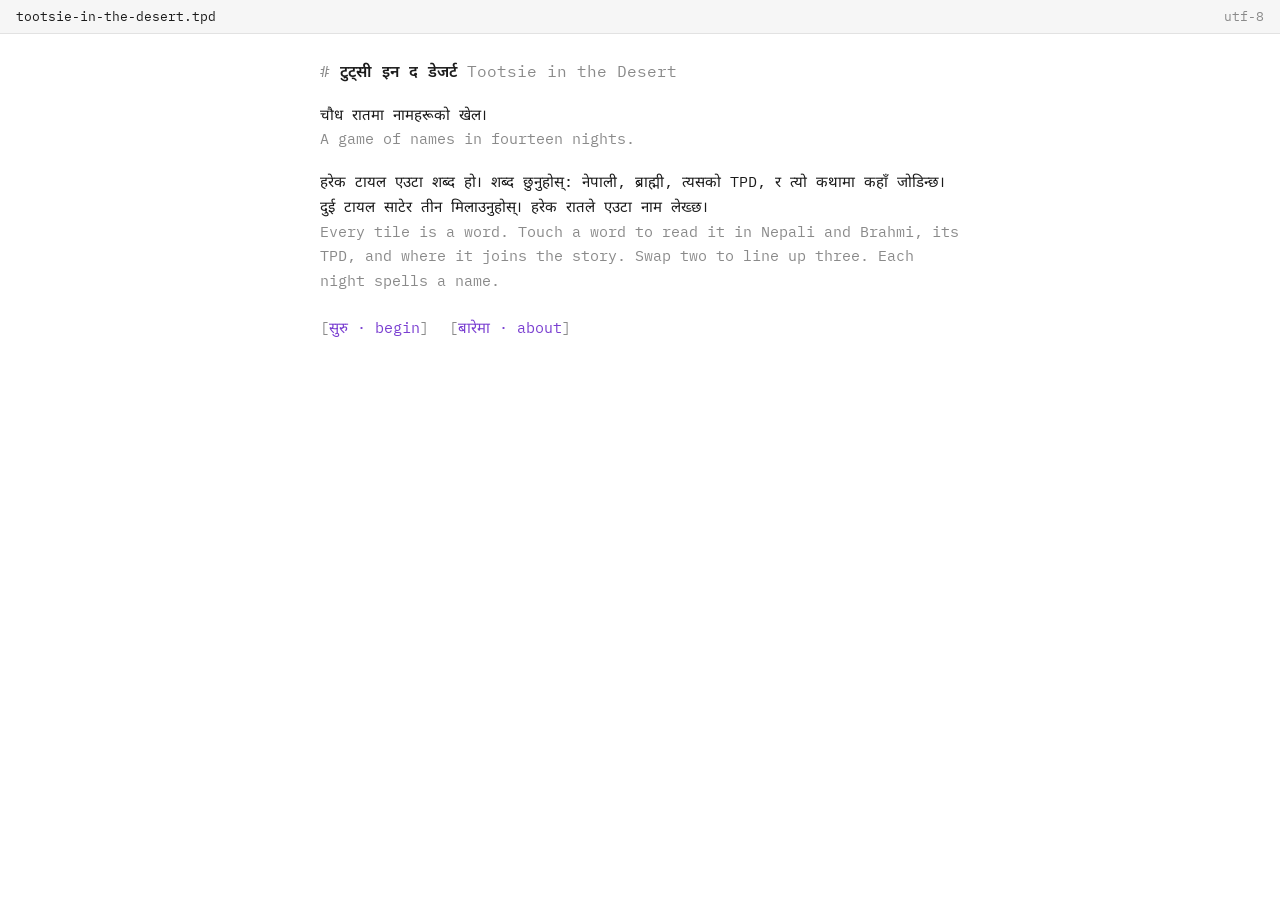
==== commit d90b8be1: "Nepali first, and every word as a junction of languages Nepali is now the main language: every scree" ====
--- a/tootsie-in-the-desert/index.html
+++ b/tootsie-in-the-desert/index.html
@@ -1,12 +1,12 @@
 <!doctype html>
-<html lang="en">
+<html lang="ne">
 <head>
 <meta charset="utf-8">
 <meta name="viewport" content="width=device-width, initial-scale=1, viewport-fit=cover">
 <title>Tootsie in the Desert</title>
 <link rel="preconnect" href="https://fonts.googleapis.com">
 <link rel="preconnect" href="https://fonts.gstatic.com" crossorigin>
-<link rel="stylesheet" href="https://fonts.googleapis.com/css2?family=IBM+Plex+Mono:ital,wght@0,400;0,600;1,400&family=Noto+Sans+Brahmi&display=swap">
+<link rel="stylesheet" href="https://fonts.googleapis.com/css2?family=IBM+Plex+Mono:ital,wght@0,400;0,600;1,400&family=Noto+Sans+Brahmi&family=Noto+Sans+Devanagari:wght@400;600&display=swap">
 <style>
 /* Layout: a plain text editor. One file, one column, one typeface. */
 :root {
@@ -16,7 +16,7 @@
   --rule: #e2e2e2;
   --gutter: #f6f6f6;
   --mark: #7a3fd1;      /* the purple durian: selection, the cursor, the one accent */
-  --font: "IBM Plex Mono", ui-monospace, "SF Mono", Menlo, Consolas, monospace;
+  --font: "IBM Plex Mono", "Noto Sans Devanagari", ui-monospace, "SF Mono", Menlo, Consolas, monospace;
 }
 @media (prefers-color-scheme: dark) {
   :root:not([data-theme="light"]) { --paper: #161616; --ink: #e6e6e6; --faint: #7d7d7d; --rule: #2c2c2c; --gutter: #1d1d1d; --mark: #b48cff; color-scheme: dark; }
@@ -36,6 +36,7 @@
 section[id] { display: flex; flex-direction: column; gap: 1.2em; }
 h1, h2, h3, p, blockquote, ul, ol { margin: 0; }
 h1, h2 { font-size: 1rem; font-weight: 600; }
+h1 .en, h2 .en { font-weight: 400; }
 h1::before, h2::before { content: "# "; color: var(--faint); font-weight: 400; }
 .meta { color: var(--faint); }
 .dim { opacity: 0.3; }
@@ -117,6 +118,16 @@
 .toast::before { content: "> "; color: var(--faint); }
 .toast.on { opacity: 1; }
 
+/* English beside Nepali */
+.en { color: var(--faint); font-weight: 400; }
+h2 .en::before { content: "· "; }
+.night-title { font-weight: 600; }
+.night-en { color: var(--faint); font-size: 0.85rem; }
+.ne { font-size: 1.15rem; }
+.w-branches { list-style: none; padding: 0; display: flex; flex-direction: column; gap: 0.25em; font-size: 0.85rem; }
+.kind { color: var(--mark); }
+.kind::after { content: ":"; color: var(--faint); }
+
 /* the word panel */
 .word-panel { border-top: 1px solid var(--rule); border-bottom: 1px solid var(--rule); padding-block: 0.8em; display: flex; flex-direction: column; gap: 0.5em; min-height: 6.5em; }
 .w-head { display: flex; align-items: baseline; gap: 0.6em; flex-wrap: wrap; }
@@ -167,35 +178,37 @@
 <main class="wrap">
 
   <section id="title">
-    <h1>Tootsie in the Desert</h1>
-    <p>A game of names in fourteen nights.</p>
-    <p>Every tile is a word. Touch a word to read it in Brahmi, its TPD, and where it joins the story. Swap two to line up three of a kind. Each night spells a name.</p>
+    <h1>टुट्सी इन द डेजर्ट <span class="en">Tootsie in the Desert</span></h1>
+    <p>चौध रातमा नामहरूको खेल।<br><span class="en">A game of names in fourteen nights.</span></p>
+    <p>हरेक टायल एउटा शब्द हो। शब्द छुनुहोस्: नेपाली, ब्राह्मी, त्यसको TPD, र त्यो कथामा कहाँ जोडिन्छ। दुई टायल साटेर तीन मिलाउनुहोस्। हरेक रातले एउटा नाम लेख्छ।<br>
+    <span class="en">Every tile is a word. Touch a word to read it in Nepali and Brahmi, its TPD, and where it joins the story. Swap two to line up three. Each night spells a name.</span></p>
     <div class="cmds">
-      <button class="cmd" data-go="nights">begin</button>
-      <button class="cmd" data-go="about">about</button>
+      <button class="cmd" data-go="nights">सुरु · begin</button>
+      <button class="cmd" data-go="about">बारेमा · about</button>
     </div>
   </section>
 
   <section id="nights" hidden>
-    <div class="hud"><h2>Nights</h2><button class="cmd" data-go="title">back</button></div>
+    <div class="hud"><h2>रातहरू <span class="en">Nights</span></h2><button class="cmd" data-go="title">फर्क · back</button></div>
     <ol class="night-list" id="nightList"></ol>
   </section>
 
   <section id="story" hidden>
-    <div class="hud"><span class="meta" id="storyEyebrow"></span><button class="cmd" data-go="nights">back</button></div>
+    <div class="hud"><span class="meta" id="storyEyebrow"></span><button class="cmd" data-go="nights">फर्क · back</button></div>
     <h2 id="storyTitle"></h2>
+    <p class="meta">मूल अङ्ग्रेजीमा · in the original English</p>
     <blockquote class="passage">
       <div id="storyText" class="passage"></div>
       <footer class="stamp">SOURCED · TPD <span id="storySrc"></span></footer>
     </blockquote>
     <p class="hint" id="storyHint"></p>
-    <div class="cmds"><button class="cmd" id="playBtn">play</button></div>
+    <div class="cmds"><button class="cmd" id="playBtn">खेल · play</button></div>
   </section>
 
   <section id="play" hidden>
     <div class="hud">
       <span><span class="meta" id="playEyebrow"></span> <span id="playTitle"></span></span>
-      <span><span id="moves">0</span> <span class="meta">moves</span></span>
+      <span><span id="moves">०</span> <span class="meta">चाल · moves</span></span>
     </div>
     <ul class="goals" id="goals" aria-label="Goals"></ul>
     <div id="board" tabindex="0" role="application" aria-label="Game board. Arrow keys move, Enter selects, then an arrow swaps.">
@@ -206,8 +219,8 @@
     <div id="wordPanel" class="word-panel" aria-live="polite"></div>
     <p class="hint" id="playHint"></p>
     <div class="hud">
-      <span class="meta">score <span id="score">0</span></span>
-      <span class="cmds"><button class="cmd" id="restartBtn">restart</button><button class="cmd" data-go="nights">nights</button></span>
+      <span class="meta">अङ्क · score <span id="score">०</span></span>
+      <span class="cmds"><button class="cmd" id="restartBtn">फेरि · restart</button><button class="cmd" data-go="nights">रातहरू · nights</button></span>
     </div>
   </section>
 
@@ -216,26 +229,28 @@
   </section>
 
   <section id="finale" hidden>
-    <h2>Your name</h2>
+    <h2>तपाईंको नाम <span class="en">Your name</span></h2>
     <form id="nameForm" style="display:flex;flex-direction:column;gap:1.2em">
       <div class="field">
-        <label for="yourName">name</label>
+        <label for="yourName">नाम · name</label>
         <input id="yourName" name="yourName" autocomplete="given-name" maxlength="40" placeholder="Habibi">
       </div>
       <div class="field">
-        <label>in emoji, up to three</label>
+        <label>इमोजीमा, तीनसम्म · in emoji, up to three</label>
         <div class="picked" id="picked"></div>
         <div class="emoji-pick" id="emojiPick"></div>
       </div>
-      <div class="cmds"><button class="cmd" type="submit">write</button></div>
+      <div class="cmds"><button class="cmd" type="submit">लेख · write</button></div>
     </form>
     <div id="ending" hidden style="display:flex;flex-direction:column;gap:1.2em"></div>
   </section>
 
   <section id="about" hidden>
-    <div class="hud"><h2>About</h2><button class="cmd" data-go="title">back</button></div>
-    <p>Every passage comes from a TPD. All versions are one story. Where TPDs disagree, every version is kept and shown side by side.</p>
-    <p>Every tile is a word. Touch it to see the word in Brahmi, the word's own TPD (how it became that word), and the sentences where it joins the story.</p>
+    <div class="hud"><h2>बारेमा <span class="en">About</span></h2><button class="cmd" data-go="title">फर्क · back</button></div>
+    <p>हरेक अंश एउटा TPD बाट आएको हो। सबै संस्करण एउटै कथा हुन्। TPD हरू फरक परे, सबै संस्करण सँगै राखिएका छन्।<br>
+    <span class="en">Every passage comes from a TPD. All versions are one story. Where TPDs disagree, every version is kept and shown side by side.</span></p>
+    <p>हरेक टायल एउटा शब्द हो: नेपालीमा, ब्राह्मीमा, अरू भाषामा, उस्तै आवाजमा, र गलत सुनिएको रूपमा पनि। गलत अनुवाद पनि शब्दको TPD हो।<br>
+    <span class="en">Every tile is a word: in Nepali, in Brahmi, in other languages, in words that sound the same, and as it gets misheard. A mistranslation is part of the word's TPD too.</span></p>
     <p class="meta">TPDs in this game:</p>
     <ul class="about-list">
       <li>V1</li>
@@ -245,7 +260,7 @@
     </ul>
     <dl class="stamps">
       <dt>SOURCED</dt><dd>every passage, meaning and version, with its TPD</dd>
-      <dt>GENERATED</dt><dd>the game: tiles, emoji names, the order of the nights, ghosts, doors, whispers, unknown tiles; each word's emoji, its TPD chain and its Brahmi spelling</dd>
+      <dt>GENERATED</dt><dd>the game: tiles, emoji names, the order of the nights, ghosts, doors, whispers, unknown tiles; each word's emoji, its Nepali, its Brahmi, its TPD chain and its branches</dd>
     </dl>
   </section>
 
@@ -253,6 +268,8 @@
 <div class="toast" id="toast" role="status" aria-live="polite"></div>
 <script src="seventy.js"></script>
 <script src="words.js"></script>
+<script src="branches.js"></script>
+<script src="nepali.js"></script>
 <script src="levels.js"></script>
 <script src="game.js"></script>
 </body>
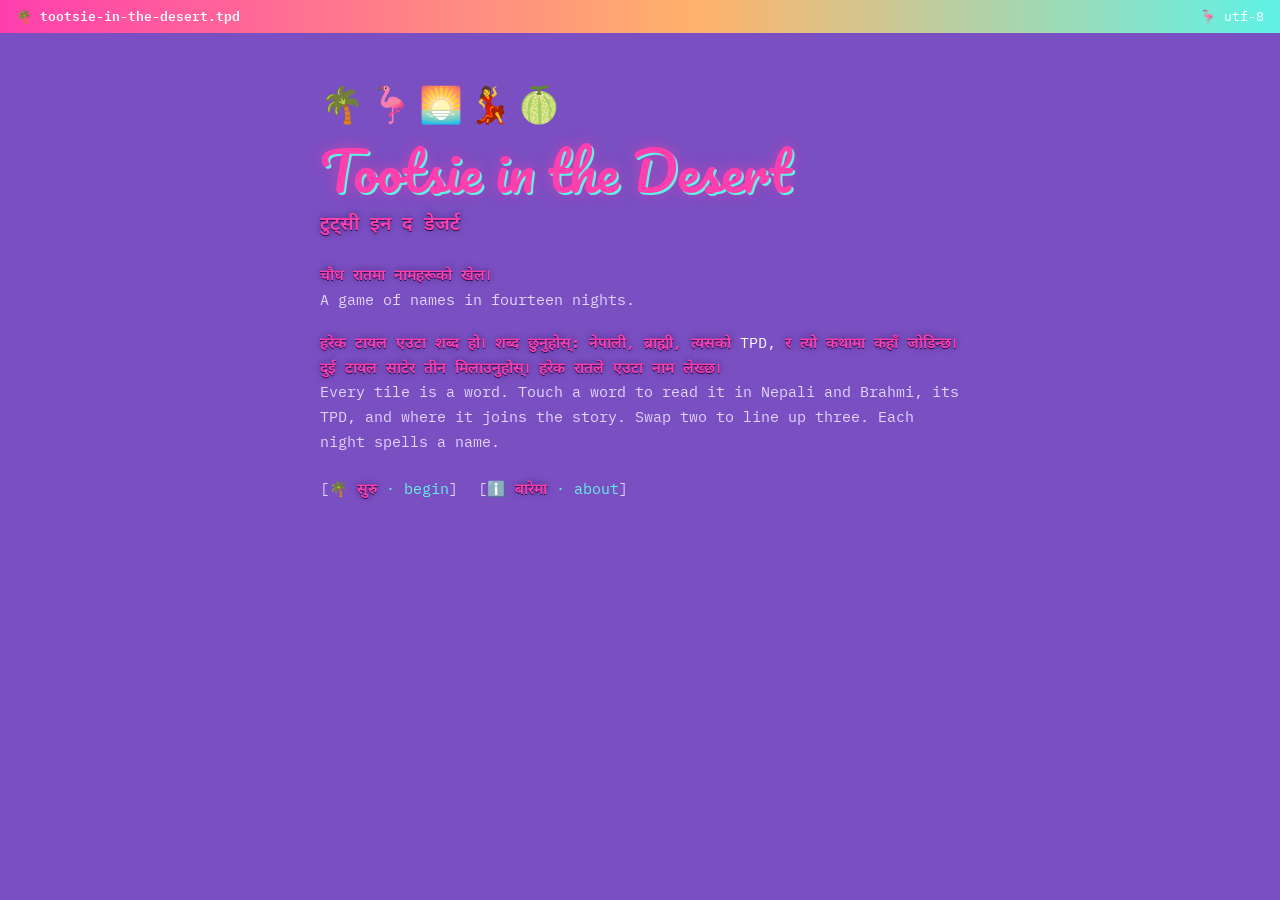
==== commit d6676626: "Miami style on jacaranda purple, hot-pink Devanagari, and the exact opposite Tap any text and every " ====
--- a/tootsie-in-the-desert/index.html
+++ b/tootsie-in-the-desert/index.html
@@ -6,32 +6,35 @@
 <title>Tootsie in the Desert</title>
 <link rel="preconnect" href="https://fonts.googleapis.com">
 <link rel="preconnect" href="https://fonts.gstatic.com" crossorigin>
-<link rel="stylesheet" href="https://fonts.googleapis.com/css2?family=IBM+Plex+Mono:ital,wght@0,400;0,600;1,400&family=Noto+Sans+Brahmi&family=Noto+Sans+Devanagari:wght@400;600&display=swap">
+<link rel="stylesheet" href="https://fonts.googleapis.com/css2?family=IBM+Plex+Mono:ital,wght@0,400;0,600;1,400&family=Pacifico&family=Noto+Sans+Brahmi&family=Noto+Sans+Devanagari:wght@400;600&display=swap">
 <style>
-/* Layout: a plain text editor. One file, one column, one typeface. */
+/* Layout: a plain text editor, painted Miami, on jacaranda purple. One column.
+   A single deliberate look in every theme: the jacaranda does not change at night. */
 :root {
-  --paper: #ffffff;
-  --ink: #1b1b1b;
-  --faint: #8a8a8a;
-  --rule: #e2e2e2;
-  --gutter: #f6f6f6;
-  --mark: #7a3fd1;      /* the purple durian: selection, the cursor, the one accent */
+  --paper: #7a4fc2;     /* jacaranda purple */
+  --ink: #ffffff;
+  --faint: #e3d6ff;
+  --rule: #9672d6;
+  --gutter: #6a41b2;    /* deeper jacaranda: inputs, the bar of goals */
+  --mark: #5ff2e6;      /* aqua: commands, the cursor */
+  --aqua: #5ff2e6;
+  --sun: #ffb36b;       /* sunset */
+  --pink: #ff3fae;      /* hot pink: every Devanagari letter */
+  --shade: #2a0f4a;     /* outline under the pink */
+  --on-neon: #ffffff;
   --font: "IBM Plex Mono", "Noto Sans Devanagari", ui-monospace, "SF Mono", Menlo, Consolas, monospace;
-}
-@media (prefers-color-scheme: dark) {
-  :root:not([data-theme="light"]) { --paper: #161616; --ink: #e6e6e6; --faint: #7d7d7d; --rule: #2c2c2c; --gutter: #1d1d1d; --mark: #b48cff; color-scheme: dark; }
-}
-:root[data-theme="dark"] { --paper: #161616; --ink: #e6e6e6; --faint: #7d7d7d; --rule: #2c2c2c; --gutter: #1d1d1d; --mark: #b48cff; color-scheme: dark; }
-
+  color-scheme: dark;
+}
 [hidden] { display: none !important; }
 html, body { height: 100%; }
 body { margin: 0; background: var(--paper); color: var(--ink); font: 400 15px/1.65 var(--font); }
 .bar {
-  position: sticky; top: env(safe-area-inset-top, 0px); z-index: 2; background: var(--gutter);
-  border-bottom: 1px solid var(--rule); padding-inline: 16px; padding-block: 6px;
-  font-size: 0.8rem; color: var(--faint); display: flex; justify-content: space-between; gap: 12px;
-}
-.bar b { color: var(--ink); font-weight: 400; }
+  position: sticky; top: env(safe-area-inset-top, 0px); z-index: 2;
+  background: linear-gradient(90deg, var(--pink), var(--sun) 55%, var(--aqua));
+  padding-inline: 16px; padding-block: 6px;
+  font-size: 0.8rem; color: var(--on-neon); display: flex; justify-content: space-between; gap: 12px;
+}
+.bar b { color: var(--on-neon); font-weight: 600; }
 .wrap { max-width: 640px; margin: 0 auto; padding-inline: 16px; padding-block: 24px 64px; }
 section[id] { display: flex; flex-direction: column; gap: 1.2em; }
 h1, h2, h3, p, blockquote, ul, ol { margin: 0; }
@@ -48,7 +51,7 @@
 }
 .cmd::before { content: "["; color: var(--faint); }
 .cmd::after { content: "]"; color: var(--faint); }
-.cmd:hover { text-decoration: underline; }
+.cmd:hover { text-decoration: underline; color: var(--aqua); }
 .cmds { display: flex; flex-wrap: wrap; gap: 4px 20px; }
 button:focus-visible, input:focus-visible, #board:focus-visible { outline: 1px dashed var(--mark); outline-offset: 3px; }
 
@@ -85,9 +88,11 @@
 #board {
   --cell: 40px;
   position: relative; width: 100%; max-width: 440px; aspect-ratio: 1 / 1; margin: 0 auto;
-  border: 1px solid var(--rule); touch-action: none; user-select: none; -webkit-user-select: none; overflow: hidden;
-  background-image: linear-gradient(var(--rule) 1px, transparent 1px), linear-gradient(90deg, var(--rule) 1px, transparent 1px);
-  background-size: calc(100% / 8) calc(100% / 8);
+  border: 2px solid var(--pink); border-radius: 6px; touch-action: none; user-select: none; -webkit-user-select: none; overflow: hidden;
+  box-shadow: 4px 4px 0 var(--aqua);
+  background-image: linear-gradient(var(--rule) 1px, transparent 1px), linear-gradient(90deg, var(--rule) 1px, transparent 1px),
+    linear-gradient(180deg, color-mix(in srgb, var(--shade) 30%, var(--paper)), color-mix(in srgb, var(--shade) 45%, var(--paper)));
+  background-size: calc(100% / 8) calc(100% / 8), calc(100% / 8) calc(100% / 8), 100% 100%;
 }
 #board.knock { animation: knock 0.45s; }
 @keyframes knock { 20%, 60% { transform: translateX(-4px); } 40%, 80% { transform: translateX(4px); } }
@@ -118,6 +123,27 @@
 .toast::before { content: "> "; color: var(--faint); }
 .toast.on { opacity: 1; }
 
+/* Devanagari, hot pink, everywhere */
+.dev { color: var(--pink); font-weight: 600; text-shadow: 0 1px 0 var(--shade), 0 0 6px color-mix(in srgb, var(--shade) 60%, transparent); }
+.cmd .dev { color: var(--pink); }
+
+/* Miami */
+.marquee { display: flex; flex-direction: column; gap: 0.4em; padding-block: 1.2em 0.4em; }
+.palms { font-size: 2.2rem; letter-spacing: 0.15em; }
+.neon {
+  font-family: "Pacifico", cursive; font-weight: 400; font-size: clamp(2.2rem, 11vw, 3.4rem); line-height: 1.15;
+  color: var(--pink); text-shadow: 2px 2px 0 var(--aqua), 0 0 14px color-mix(in srgb, var(--pink) 60%, transparent); margin: 0;
+}
+.neon::before { content: none; }
+.marquee .ne-title { font-size: 1.2rem; font-weight: 600; }
+.tap { color: var(--aqua); font-size: 0.85rem; }
+
+/* the exact opposite */
+.flip { background: color-mix(in srgb, var(--aqua) 22%, transparent); border-bottom: 1px dashed var(--aqua); }
+#storyText p, #resultCard .passage p, #ending .passage p, .w-lines li, .vtext { cursor: pointer; }
+.flipped { box-shadow: -3px 0 0 var(--aqua); padding-left: 8px; }
+.flipped::after { content: "GENERATED · उल्टो"; display: block; font-size: 0.72rem; color: var(--aqua); margin-top: 2px; }
+
 /* English beside Nepali */
 .en { color: var(--faint); font-weight: 400; }
 h2 .en::before { content: "· "; }
@@ -125,7 +151,7 @@
 .night-en { color: var(--faint); font-size: 0.85rem; }
 .ne { font-size: 1.15rem; }
 .w-branches { list-style: none; padding: 0; display: flex; flex-direction: column; gap: 0.25em; font-size: 0.85rem; }
-.kind { color: var(--mark); }
+.kind { color: var(--aqua); }
 .kind::after { content: ":"; color: var(--faint); }
 
 /* the word panel */
@@ -174,41 +200,46 @@
 </style>
 </head>
 <body>
-<div class="bar"><b>tootsie-in-the-desert.tpd</b><span>utf-8</span></div>
+<div class="bar"><b>🌴 tootsie-in-the-desert.tpd</b><span>🦩 utf-8</span></div>
 <main class="wrap">
 
   <section id="title">
-    <h1>टुट्सी इन द डेजर्ट <span class="en">Tootsie in the Desert</span></h1>
+    <div class="marquee">
+      <p class="palms" aria-hidden="true">🌴🦩🌅💃🍈</p>
+      <h1 class="neon">Tootsie in the Desert</h1>
+      <p class="ne-title">टुट्सी इन द डेजर्ट</p>
+    </div>
     <p>चौध रातमा नामहरूको खेल।<br><span class="en">A game of names in fourteen nights.</span></p>
     <p>हरेक टायल एउटा शब्द हो। शब्द छुनुहोस्: नेपाली, ब्राह्मी, त्यसको TPD, र त्यो कथामा कहाँ जोडिन्छ। दुई टायल साटेर तीन मिलाउनुहोस्। हरेक रातले एउटा नाम लेख्छ।<br>
     <span class="en">Every tile is a word. Touch a word to read it in Nepali and Brahmi, its TPD, and where it joins the story. Swap two to line up three. Each night spells a name.</span></p>
     <div class="cmds">
-      <button class="cmd" data-go="nights">सुरु · begin</button>
-      <button class="cmd" data-go="about">बारेमा · about</button>
+      <button class="cmd" data-go="nights">🌴 सुरु · begin</button>
+      <button class="cmd" data-go="about">ℹ️ बारेमा · about</button>
     </div>
   </section>
 
   <section id="nights" hidden>
-    <div class="hud"><h2>रातहरू <span class="en">Nights</span></h2><button class="cmd" data-go="title">फर्क · back</button></div>
+    <div class="hud"><h2>🌙 रातहरू <span class="en">Nights</span></h2><button class="cmd" data-go="title">↩️ फर्क · back</button></div>
     <ol class="night-list" id="nightList"></ol>
   </section>
 
   <section id="story" hidden>
-    <div class="hud"><span class="meta" id="storyEyebrow"></span><button class="cmd" data-go="nights">फर्क · back</button></div>
+    <div class="hud"><span class="meta" id="storyEyebrow"></span><button class="cmd" data-go="nights">↩️ फर्क · back</button></div>
     <h2 id="storyTitle"></h2>
-    <p class="meta">मूल अङ्ग्रेजीमा · in the original English</p>
+    <p class="meta">📜 मूल अङ्ग्रेजीमा · in the original English</p>
+    <p class="tap">👆 पाठ छुनुहोस्, ठ्याक्कै उल्टो पाउनुहोस् · tap the text for its exact opposite</p>
     <blockquote class="passage">
       <div id="storyText" class="passage"></div>
       <footer class="stamp">SOURCED · TPD <span id="storySrc"></span></footer>
     </blockquote>
     <p class="hint" id="storyHint"></p>
-    <div class="cmds"><button class="cmd" id="playBtn">खेल · play</button></div>
+    <div class="cmds"><button class="cmd" id="playBtn">▶️ खेल · play</button></div>
   </section>
 
   <section id="play" hidden>
     <div class="hud">
       <span><span class="meta" id="playEyebrow"></span> <span id="playTitle"></span></span>
-      <span><span id="moves">०</span> <span class="meta">चाल · moves</span></span>
+      <span><span id="moves">०</span> <span class="meta">👣 चाल · moves</span></span>
     </div>
     <ul class="goals" id="goals" aria-label="Goals"></ul>
     <div id="board" tabindex="0" role="application" aria-label="Game board. Arrow keys move, Enter selects, then an arrow swaps.">
@@ -219,8 +250,8 @@
     <div id="wordPanel" class="word-panel" aria-live="polite"></div>
     <p class="hint" id="playHint"></p>
     <div class="hud">
-      <span class="meta">अङ्क · score <span id="score">०</span></span>
-      <span class="cmds"><button class="cmd" id="restartBtn">फेरि · restart</button><button class="cmd" data-go="nights">रातहरू · nights</button></span>
+      <span class="meta">⭐ अङ्क · score <span id="score">०</span></span>
+      <span class="cmds"><button class="cmd" id="restartBtn">🔁 फेरि · restart</button><button class="cmd" data-go="nights">🌙 रातहरू · nights</button></span>
     </div>
   </section>
 
@@ -229,7 +260,7 @@
   </section>
 
   <section id="finale" hidden>
-    <h2>तपाईंको नाम <span class="en">Your name</span></h2>
+    <h2>✍️ तपाईंको नाम <span class="en">Your name</span></h2>
     <form id="nameForm" style="display:flex;flex-direction:column;gap:1.2em">
       <div class="field">
         <label for="yourName">नाम · name</label>
@@ -240,17 +271,19 @@
         <div class="picked" id="picked"></div>
         <div class="emoji-pick" id="emojiPick"></div>
       </div>
-      <div class="cmds"><button class="cmd" type="submit">लेख · write</button></div>
+      <div class="cmds"><button class="cmd" type="submit">✍️ लेख · write</button></div>
     </form>
     <div id="ending" hidden style="display:flex;flex-direction:column;gap:1.2em"></div>
   </section>
 
   <section id="about" hidden>
-    <div class="hud"><h2>बारेमा <span class="en">About</span></h2><button class="cmd" data-go="title">फर्क · back</button></div>
+    <div class="hud"><h2>ℹ️ बारेमा <span class="en">About</span></h2><button class="cmd" data-go="title">↩️ फर्क · back</button></div>
     <p>हरेक अंश एउटा TPD बाट आएको हो। सबै संस्करण एउटै कथा हुन्। TPD हरू फरक परे, सबै संस्करण सँगै राखिएका छन्।<br>
     <span class="en">Every passage comes from a TPD. All versions are one story. Where TPDs disagree, every version is kept and shown side by side.</span></p>
     <p>हरेक टायल एउटा शब्द हो: नेपालीमा, ब्राह्मीमा, अरू भाषामा, उस्तै आवाजमा, र गलत सुनिएको रूपमा पनि। गलत अनुवाद पनि शब्दको TPD हो।<br>
     <span class="en">Every tile is a word: in Nepali, in Brahmi, in other languages, in words that sound the same, and as it gets misheard. A mistranslation is part of the word's TPD too.</span></p>
+    <p>👆 कुनै पनि पाठ छुनुहोस्, ठ्याक्कै उल्टो बन्छ। फेरि छुनुहोस्, फर्किन्छ। उल्टो पाठ GENERATED हो।<br>
+    <span class="en">Tap any text and it becomes its exact opposite. Tap again and it comes back. The opposite is GENERATED; the TPD is underneath.</span></p>
     <p class="meta">TPDs in this game:</p>
     <ul class="about-list">
       <li>V1</li>
@@ -266,10 +299,12 @@
 
 </main>
 <div class="toast" id="toast" role="status" aria-live="polite"></div>
+<script src="deva.js"></script>
 <script src="seventy.js"></script>
 <script src="words.js"></script>
 <script src="branches.js"></script>
 <script src="nepali.js"></script>
+<script src="opposites.js"></script>
 <script src="levels.js"></script>
 <script src="game.js"></script>
 </body>
